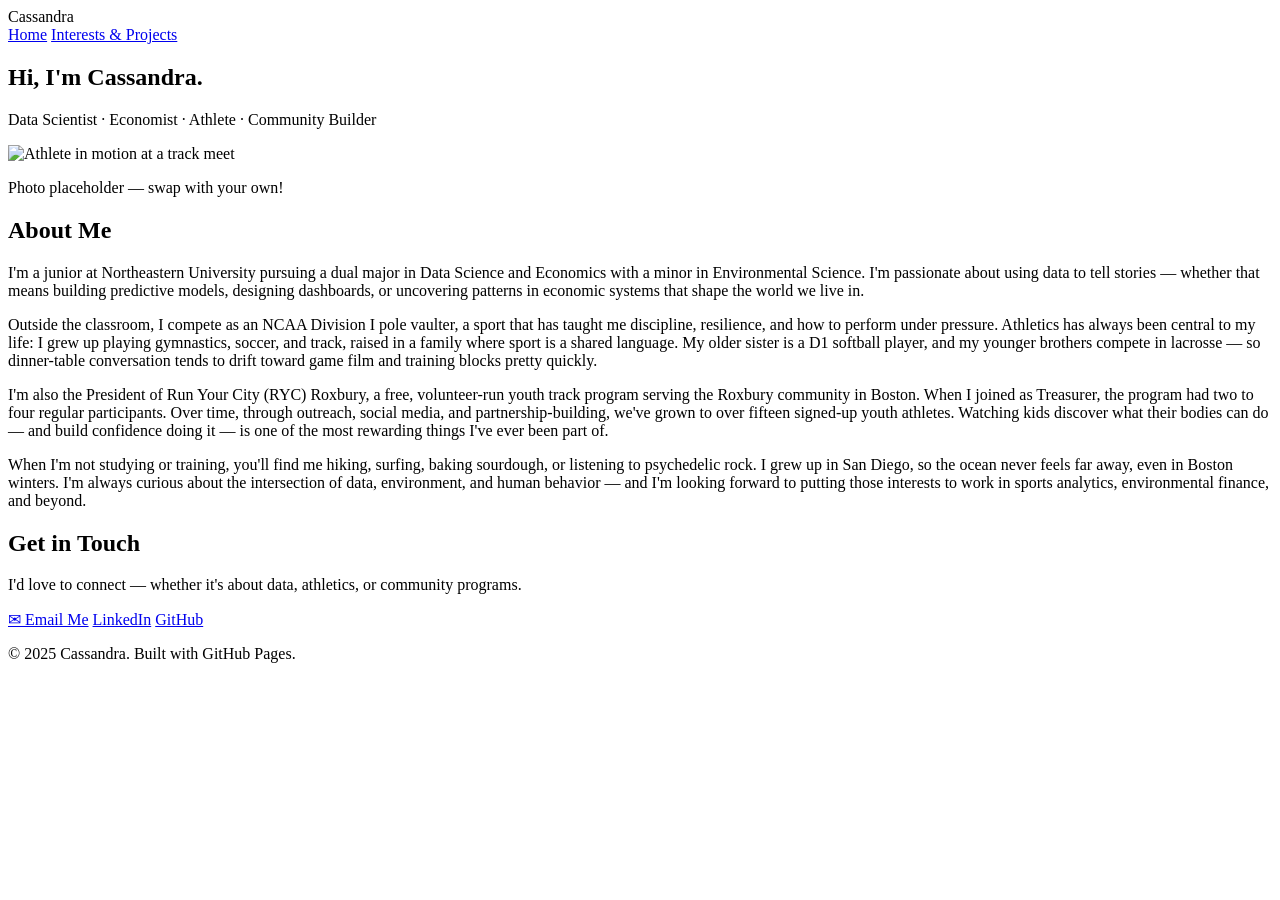
==== index.html @ c7722224 "Rename index_html.html to index.html" ====
<!DOCTYPE html>
<html lang="en">
<head>
  <meta charset="UTF-8" />
  <meta name="viewport" content="width=device-width, initial-scale=1.0" />
  <title>Cassandra | Home</title>
  <link rel="stylesheet" href="style.css" />
  <link href="https://fonts.googleapis.com/css2?family=Playfair+Display:wght@400;600&family=Lato:wght@300;400;700&display=swap" rel="stylesheet" />
</head>
<body>

  <header>
    <div class="logo">Cassandra</div>
    <nav>
      <a href="index.html" class="active">Home</a>
      <a href="second.html">Interests & Projects</a>
    </nav>
  </header>

  <main>

    <section class="hero">
      <div class="hero-text">
        <h1>Hi, I'm Cassandra.</h1>
        <p class="subtitle">Data Scientist · Economist · Athlete · Community Builder</p>
      </div>
    </section>

    <section class="about">
      <div class="container two-col">

        <div class="about-img-wrap">
          <img
            src="https://images.unsplash.com/photo-1574629810360-7efbbe195018?w=600&q=80"
            alt="Athlete in motion at a track meet"
            class="profile-img"
          />
          <p class="img-caption">Photo placeholder — swap with your own!</p>
        </div>

        <div class="about-text">
          <h2>About Me</h2>
          <p>
            I'm a junior at Northeastern University pursuing a dual major in Data Science and
            Economics with a minor in Environmental Science. I'm passionate about using data to
            tell stories — whether that means building predictive models, designing dashboards, or
            uncovering patterns in economic systems that shape the world we live in.
          </p>
          <p>
            Outside the classroom, I compete as an NCAA Division I pole vaulter, a sport that has
            taught me discipline, resilience, and how to perform under pressure. Athletics has
            always been central to my life: I grew up playing gymnastics, soccer, and track,
            raised in a family where sport is a shared language. My older sister is a D1 softball
            player, and my younger brothers compete in lacrosse — so dinner-table conversation
            tends to drift toward game film and training blocks pretty quickly.
          </p>
          <p>
            I'm also the President of Run Your City (RYC) Roxbury, a free, volunteer-run youth
            track program serving the Roxbury community in Boston. When I joined as Treasurer,
            the program had two to four regular participants. Over time, through outreach, social
            media, and partnership-building, we've grown to over fifteen signed-up youth athletes.
            Watching kids discover what their bodies can do — and build confidence doing it — is
            one of the most rewarding things I've ever been part of.
          </p>
          <p>
            When I'm not studying or training, you'll find me hiking, surfing, baking sourdough,
            or listening to psychedelic rock. I grew up in San Diego, so the ocean never feels
            far away, even in Boston winters. I'm always curious about the intersection of data,
            environment, and human behavior — and I'm looking forward to putting those interests
            to work in sports analytics, environmental finance, and beyond.
          </p>
        </div>

      </div>
    </section>

    <section class="contact" id="contact">
      <div class="container">
        <h2>Get in Touch</h2>
        <p>I'd love to connect — whether it's about data, athletics, or community programs.</p>
        <div class="contact-links">
          <a href="mailto:your.email@northeastern.edu">✉ Email Me</a>
          <a href="https://linkedin.com/in/yourprofile" target="_blank">LinkedIn</a>
          <a href="https://github.com/yourusername" target="_blank">GitHub</a>
        </div>
      </div>
    </section>

  </main>

  <footer>
    <p>&copy; 2025 Cassandra. Built with GitHub Pages.</p>
  </footer>

</body>
</html>
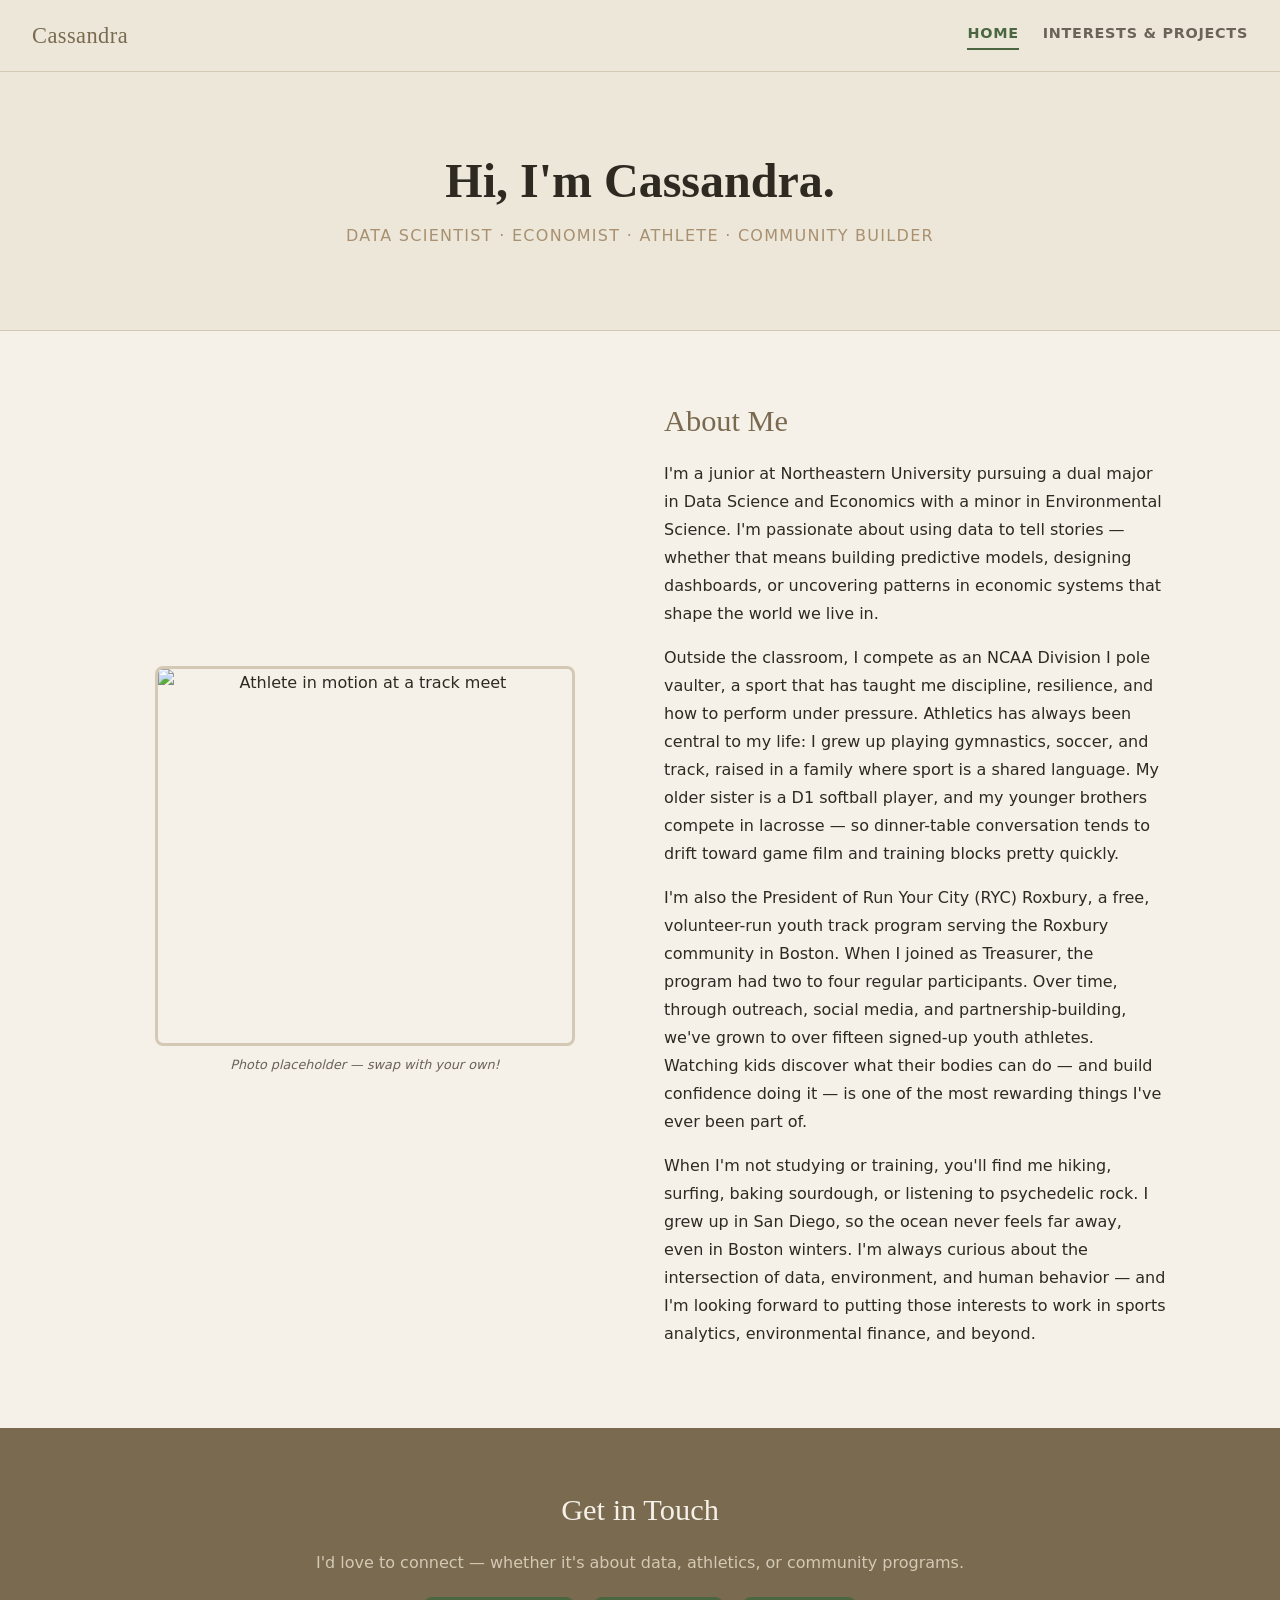
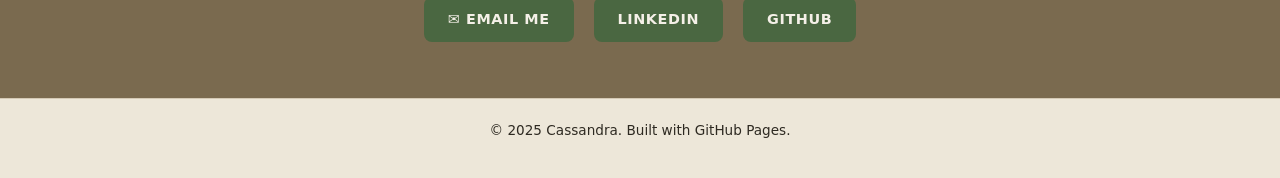
==== commit e254d188: "Update image source in index.html" ====
--- a/index.html
+++ b/index.html
@@ -31,7 +31,7 @@
 
         <div class="about-img-wrap">
           <img
-            src="https://images.unsplash.com/photo-1574629810360-7efbbe195018?w=600&q=80"
+            src="IMG_1991.jpeg"
             alt="Athlete in motion at a track meet"
             class="profile-img"
           />
--- a/style.css
+++ b/style.css
@@ -0,0 +1,272 @@
+/* ===== CSS CUSTOM PROPERTIES ===== */
+:root {
+  --clr-bg:        #F5F0E8;   /* warm off-white */
+  --clr-surface:   #EDE7D9;   /* parchment */
+  --clr-accent:    #7A6A4F;   /* warm brown */
+  --clr-accent-lt: #A89070;   /* lighter tan */
+  --clr-green:     #4A6741;   /* forest green */
+  --clr-green-lt:  #E8EFE3;   /* sage tint */
+  --clr-text:      #2E2A22;   /* near-black */
+  --clr-muted:     #6B6358;   /* muted brown-gray */
+  --clr-border:    #D4C9B5;   /* warm border */
+
+  --font-serif:    'Playfair Display', Georgia, serif;
+  --font-sans:     'Lato', system-ui, sans-serif;
+
+  --max-width:     1100px;
+  --radius:        8px;
+}
+
+/* ===== RESET ===== */
+*, *::before, *::after { box-sizing: border-box; margin: 0; padding: 0; }
+
+body {
+  font-family: var(--font-sans);
+  background-color: var(--clr-bg);
+  color: var(--clr-text);
+  font-size: 16px;
+  line-height: 1.75;
+}
+
+img { display: block; max-width: 100%; }
+
+a {
+  color: var(--clr-green);
+  text-decoration: none;
+}
+a:hover { text-decoration: underline; }
+
+/* ===== TYPOGRAPHY ===== */
+h1 {
+  font-family: var(--font-serif);
+  font-size: clamp(2rem, 5vw, 3rem);
+  font-weight: 600;
+  color: var(--clr-text);
+  line-height: 1.2;
+}
+
+h2 {
+  font-family: var(--font-serif);
+  font-size: clamp(1.4rem, 3vw, 1.9rem);
+  font-weight: 400;
+  color: var(--clr-accent);
+  margin-bottom: 0.75rem;
+}
+
+h3 {
+  font-family: var(--font-sans);
+  font-size: 1.15rem;
+  font-weight: 700;
+  color: var(--clr-green);
+  text-transform: uppercase;
+  letter-spacing: 0.05em;
+  margin-bottom: 0.75rem;
+}
+
+p { margin-bottom: 1rem; color: var(--clr-text); }
+
+/* ===== LAYOUT ===== */
+.container {
+  max-width: var(--max-width);
+  margin: 0 auto;
+  padding: 0 1.5rem;
+}
+
+.two-col {
+  display: grid;
+  grid-template-columns: 1fr 1fr;
+  gap: 3rem;
+  align-items: center;
+}
+
+.two-col.reverse { direction: rtl; }
+.two-col.reverse > * { direction: ltr; }
+
+@media (max-width: 720px) {
+  .two-col, .two-col.reverse {
+    grid-template-columns: 1fr;
+    direction: ltr;
+  }
+}
+
+/* ===== HEADER / NAV ===== */
+header {
+  display: flex;
+  align-items: center;
+  justify-content: space-between;
+  padding: 1rem 2rem;
+  background-color: var(--clr-surface);
+  border-bottom: 1px solid var(--clr-border);
+  position: sticky;
+  top: 0;
+  z-index: 100;
+}
+
+.logo {
+  font-family: var(--font-serif);
+  font-size: 1.4rem;
+  color: var(--clr-accent);
+  letter-spacing: 0.02em;
+}
+
+nav { display: flex; gap: 1.5rem; }
+
+nav a {
+  font-size: 0.9rem;
+  font-weight: 700;
+  letter-spacing: 0.05em;
+  text-transform: uppercase;
+  color: var(--clr-muted);
+  padding-bottom: 2px;
+  border-bottom: 2px solid transparent;
+  transition: color 0.2s, border-color 0.2s;
+}
+
+nav a:hover,
+nav a.active {
+  color: var(--clr-green);
+  border-color: var(--clr-green);
+  text-decoration: none;
+}
+
+/* ===== HERO ===== */
+.hero {
+  background-color: var(--clr-surface);
+  padding: 5rem 2rem 4rem;
+  text-align: center;
+  border-bottom: 1px solid var(--clr-border);
+}
+
+.hero .subtitle {
+  margin-top: 0.75rem;
+  font-size: 1rem;
+  color: var(--clr-accent-lt);
+  letter-spacing: 0.08em;
+  text-transform: uppercase;
+  font-weight: 300;
+}
+
+.page-hero {
+  background-color: var(--clr-green-lt);
+  padding: 3rem 2rem;
+  border-bottom: 1px solid var(--clr-border);
+}
+
+.page-hero h2 { color: var(--clr-green); }
+.page-hero p { color: var(--clr-muted); max-width: 600px; }
+
+/* ===== ABOUT SECTION ===== */
+.about {
+  padding: 4rem 2rem;
+}
+
+.about-img-wrap {
+  text-align: center;
+}
+
+.profile-img {
+  width: 100%;
+  max-width: 420px;
+  height: 380px;
+  object-fit: cover;
+  border-radius: var(--radius);
+  border: 3px solid var(--clr-border);
+  margin: 0 auto;
+}
+
+.img-caption {
+  font-size: 0.8rem;
+  color: var(--clr-muted);
+  margin-top: 0.5rem;
+  font-style: italic;
+}
+
+/* ===== CONTENT SECTIONS (second page) ===== */
+.content-section {
+  padding: 4rem 2rem;
+}
+
+.content-section.alt-bg {
+  background-color: var(--clr-surface);
+}
+
+.section-img {
+  width: 100%;
+  height: 320px;
+  object-fit: cover;
+  border-radius: var(--radius);
+  border: 2px solid var(--clr-border);
+}
+
+/* ===== INTERESTS LIST ===== */
+.list-heading {
+  margin-top: 2rem;
+}
+
+.interest-list {
+  list-style: none;
+  padding: 0;
+  display: grid;
+  grid-template-columns: repeat(auto-fill, minmax(240px, 1fr));
+  gap: 0.6rem;
+  margin-top: 0.75rem;
+}
+
+.interest-list li {
+  background-color: var(--clr-green-lt);
+  color: var(--clr-text);
+  padding: 0.5rem 1rem;
+  border-radius: var(--radius);
+  border-left: 3px solid var(--clr-green);
+  font-size: 0.95rem;
+}
+
+/* ===== CONTACT ===== */
+.contact {
+  background-color: var(--clr-accent);
+  padding: 3.5rem 2rem;
+  text-align: center;
+}
+
+.contact h2 { color: #F5F0E8; }
+.contact p { color: #D4C9B5; }
+
+.contact-links {
+  display: flex;
+  justify-content: center;
+  gap: 1.25rem;
+  flex-wrap: wrap;
+  margin-top: 1.25rem;
+}
+
+.contact-links a {
+  display: inline-block;
+  padding: 0.6rem 1.5rem;
+  background-color: var(--clr-green);
+  color: #F5F0E8;
+  border-radius: var(--radius);
+  font-weight: 700;
+  font-size: 0.9rem;
+  letter-spacing: 0.04em;
+  text-transform: uppercase;
+  transition: background-color 0.2s, transform 0.1s;
+}
+
+.contact-links a:hover {
+  background-color: var(--clr-green-lt);
+  color: var(--clr-green);
+  text-decoration: none;
+  transform: translateY(-2px);
+}
+
+/* ===== FOOTER ===== */
+footer {
+  background-color: var(--clr-surface);
+  border-top: 1px solid var(--clr-border);
+  padding: 1.25rem 2rem;
+  text-align: center;
+  font-size: 0.85rem;
+  color: var(--clr-muted);
+}
+
+footer a { color: var(--clr-accent-lt); }
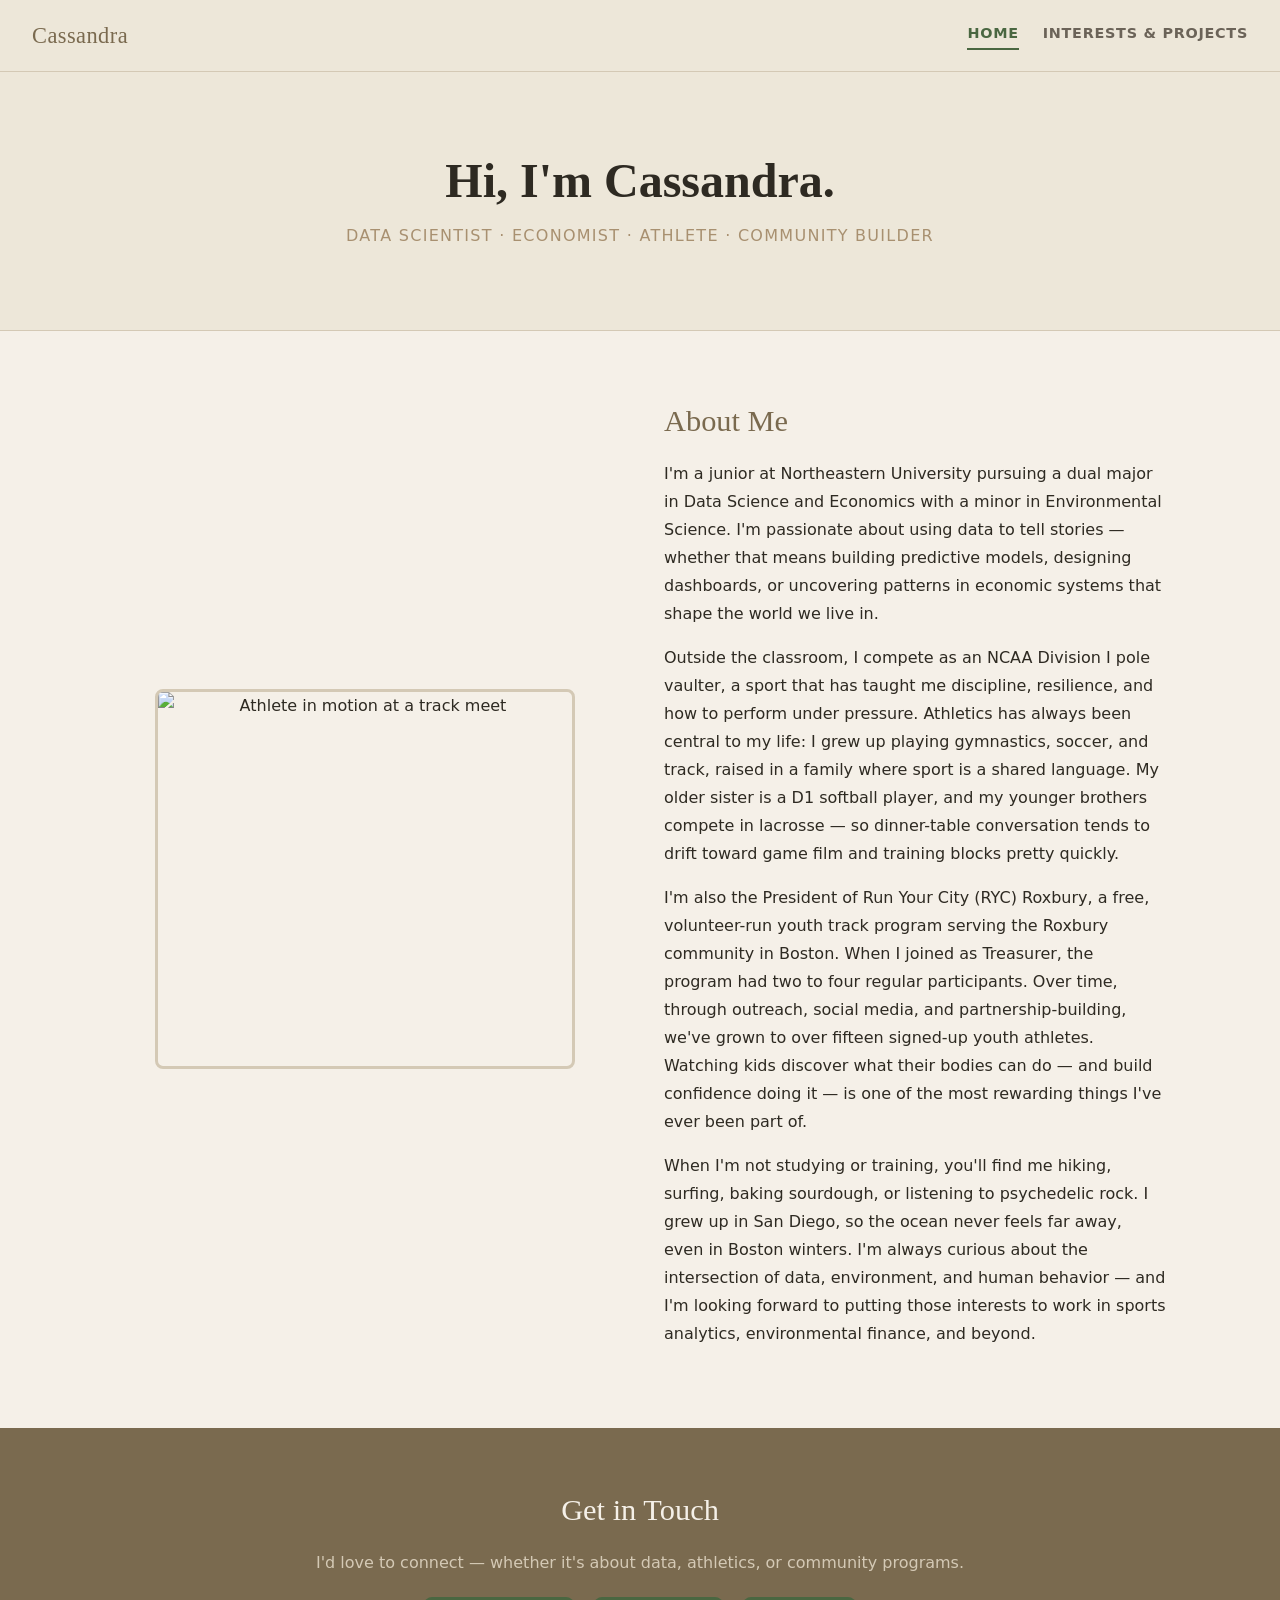
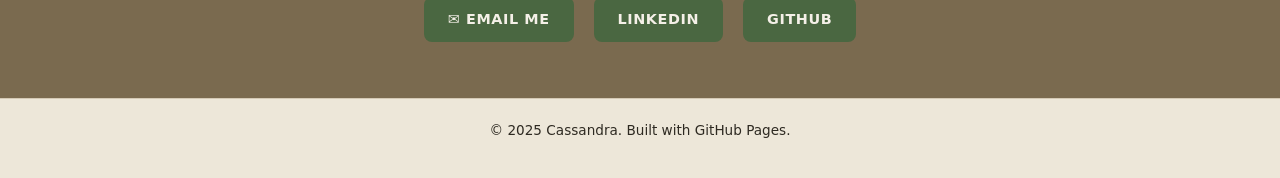
==== commit 16479b99: "Remove image placeholder caption Removed placeholder caption from image section." ====
--- a/index.html
+++ b/index.html
@@ -35,7 +35,6 @@
             alt="Athlete in motion at a track meet"
             class="profile-img"
           />
-          <p class="img-caption">Photo placeholder — swap with your own!</p>
         </div>
 
         <div class="about-text">
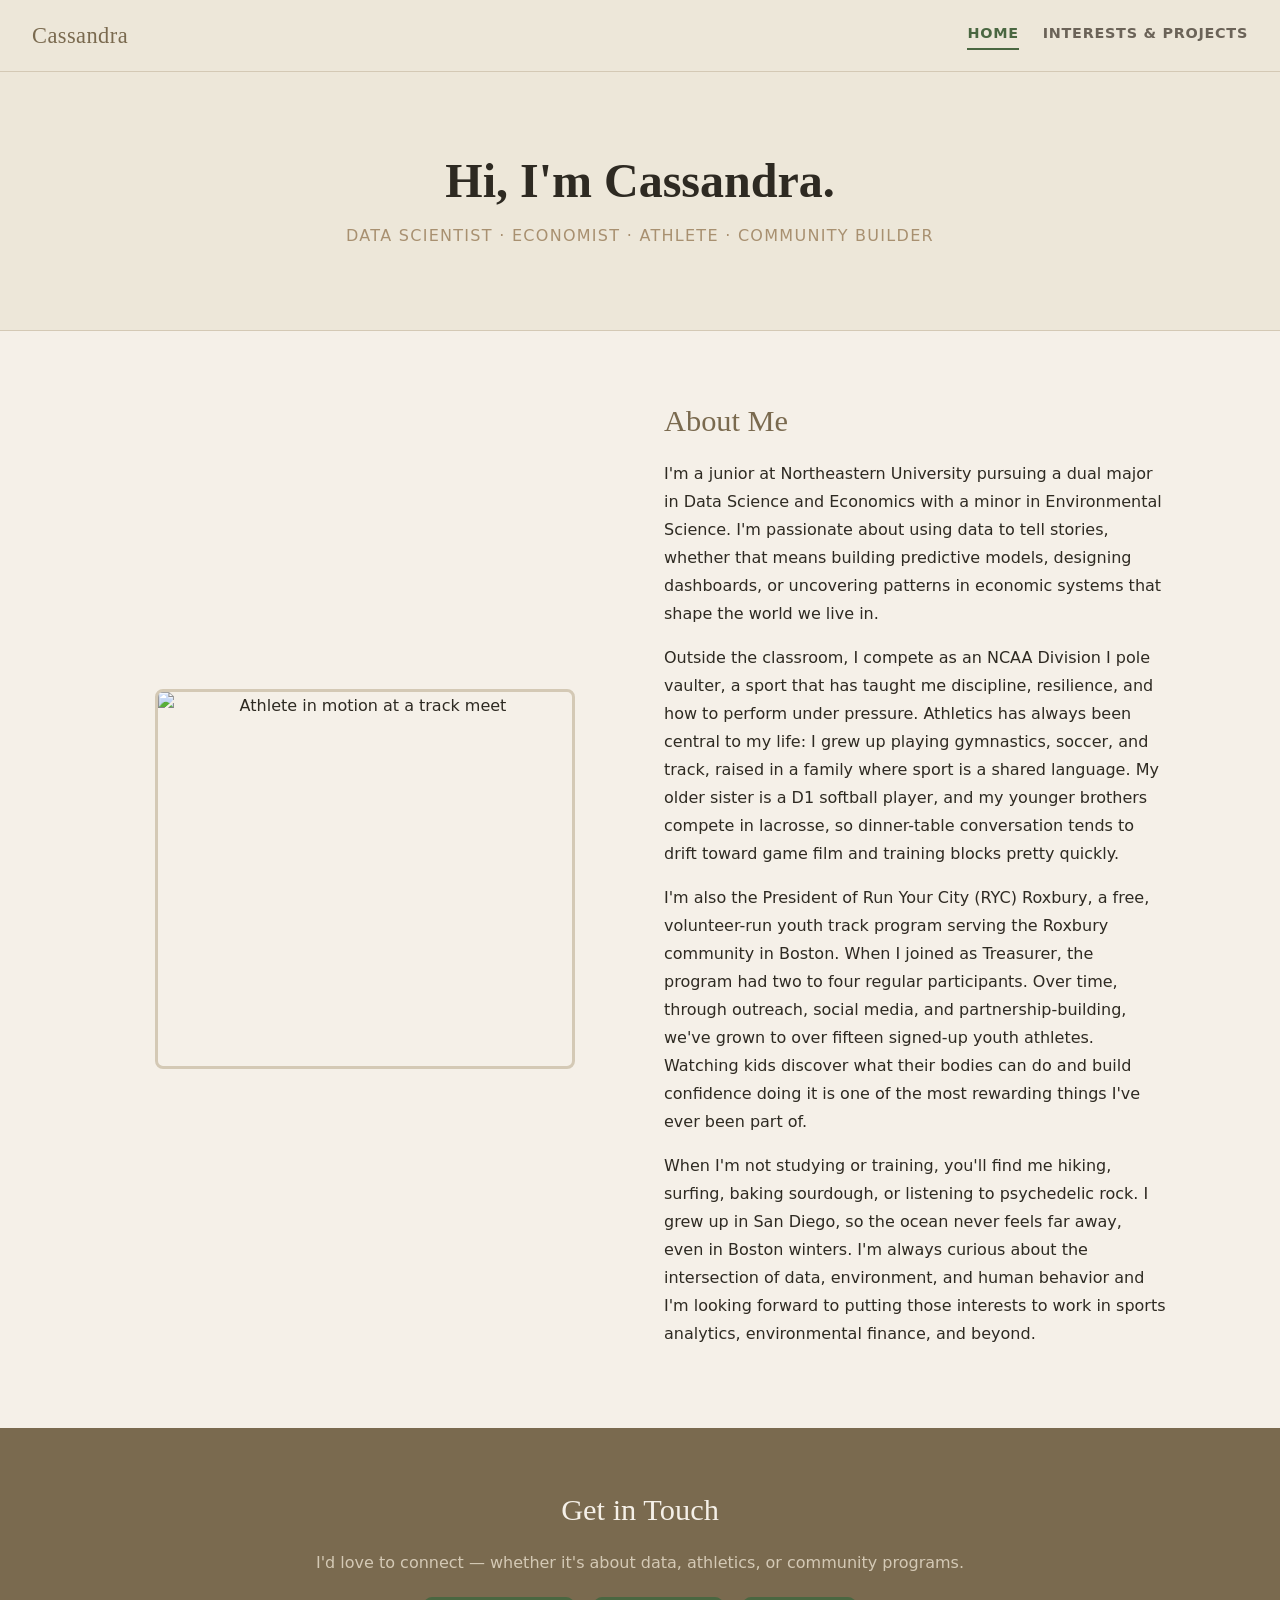
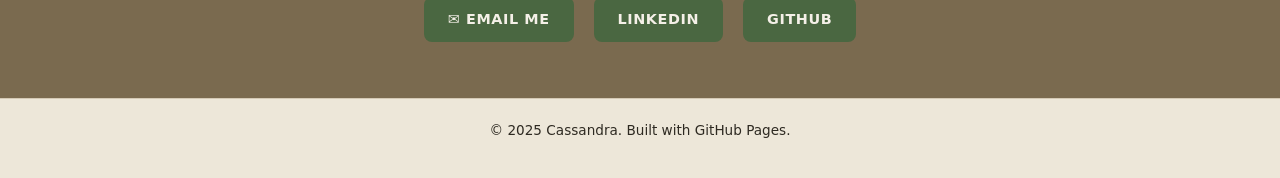
==== commit e87910d3: "Fix formatting issues in About Me section" ====
--- a/index.html
+++ b/index.html
@@ -42,7 +42,7 @@
           <p>
             I'm a junior at Northeastern University pursuing a dual major in Data Science and
             Economics with a minor in Environmental Science. I'm passionate about using data to
-            tell stories — whether that means building predictive models, designing dashboards, or
+            tell stories, whether that means building predictive models, designing dashboards, or
             uncovering patterns in economic systems that shape the world we live in.
           </p>
           <p>
@@ -50,7 +50,7 @@
             taught me discipline, resilience, and how to perform under pressure. Athletics has
             always been central to my life: I grew up playing gymnastics, soccer, and track,
             raised in a family where sport is a shared language. My older sister is a D1 softball
-            player, and my younger brothers compete in lacrosse — so dinner-table conversation
+            player, and my younger brothers compete in lacrosse, so dinner-table conversation
             tends to drift toward game film and training blocks pretty quickly.
           </p>
           <p>
@@ -58,14 +58,14 @@
             track program serving the Roxbury community in Boston. When I joined as Treasurer,
             the program had two to four regular participants. Over time, through outreach, social
             media, and partnership-building, we've grown to over fifteen signed-up youth athletes.
-            Watching kids discover what their bodies can do — and build confidence doing it — is
+            Watching kids discover what their bodies can do and build confidence doing it is
             one of the most rewarding things I've ever been part of.
           </p>
           <p>
             When I'm not studying or training, you'll find me hiking, surfing, baking sourdough,
             or listening to psychedelic rock. I grew up in San Diego, so the ocean never feels
             far away, even in Boston winters. I'm always curious about the intersection of data,
-            environment, and human behavior — and I'm looking forward to putting those interests
+            environment, and human behavior and I'm looking forward to putting those interests
             to work in sports analytics, environmental finance, and beyond.
           </p>
         </div>
